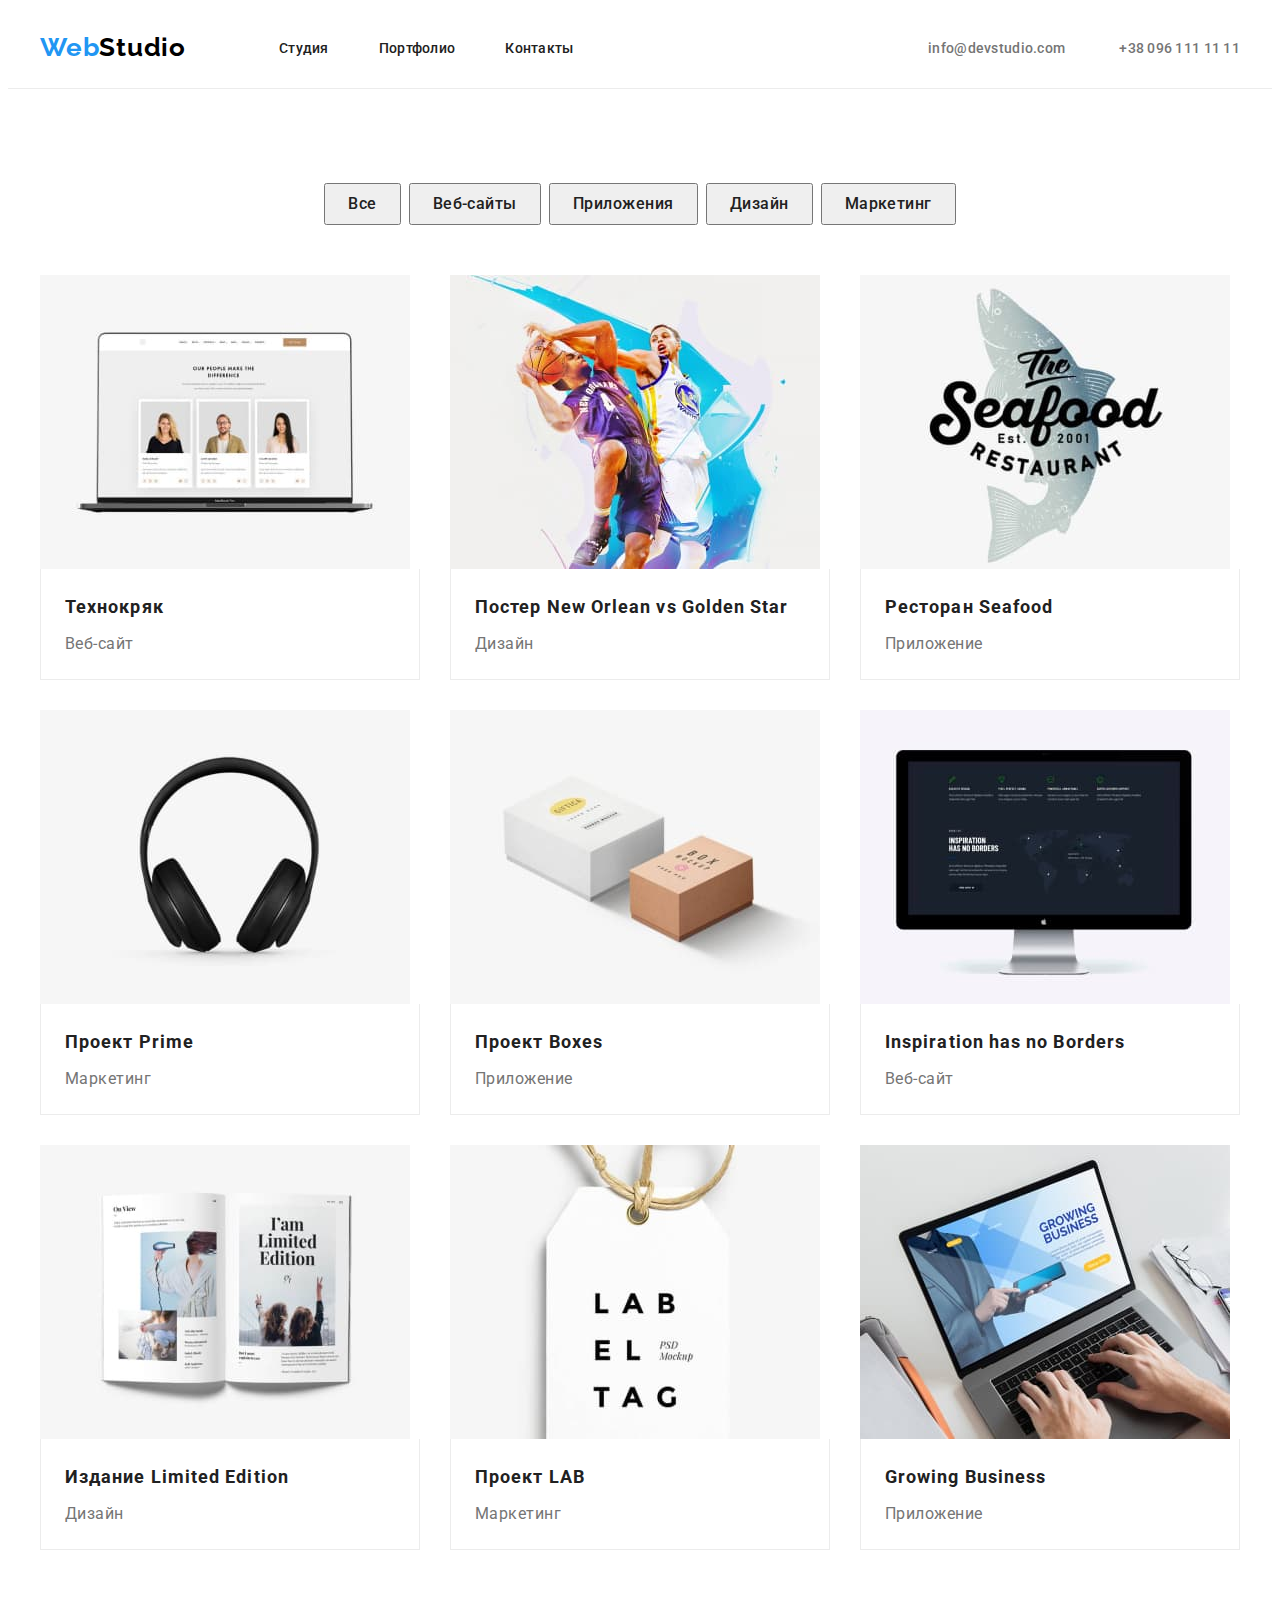
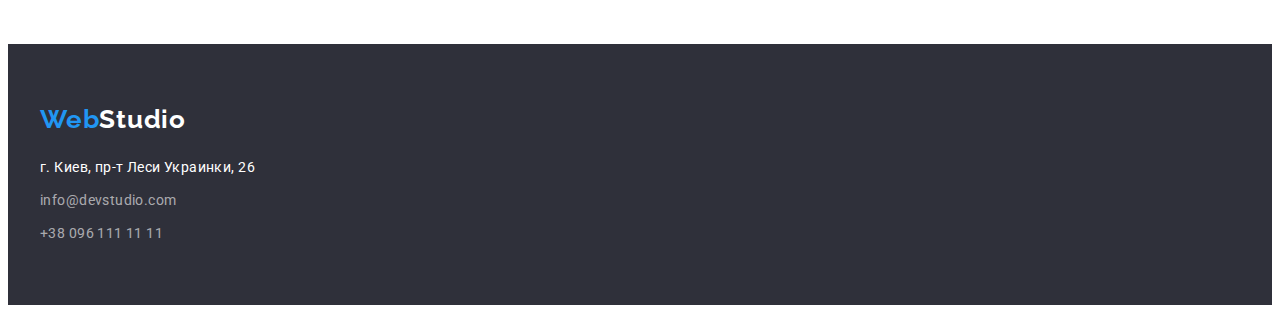
==== files/portfolio.html @ f61b8ef1 "Скопіювала попереднє" ====
<!DOCTYPE html>
<html lang="ru">

<head>
    <meta charset="UTF-8">
    <meta http-equiv="X-UA-Compatible" content="IE=edge">
    <meta name="viewport" content="width=device-width, initial-scale=1.0">
    <link rel="preconnect" href="https://fonts.googleapis.com">
    <link rel="preconnect" href="https://fonts.gstatic.com" crossorigin>
    <link href="https://fonts.googleapis.com/css2?family=Raleway:wght@700&family=Roboto:wght@400;500;700;900&display=swap" rel="stylesheet">
    <link rel="stylesheet" href="https://cdnjs.cloudflare.com/ajax/libs/modern-normalize/1.1.0/modern-normalize.min.css"
            integrity="sha512-wpPYUAdjBVSE4KJnH1VR1HeZfpl1ub8YT/NKx4PuQ5NmX2tKuGu6U/JRp5y+Y8XG2tV+wKQpNHVUX03MfMFn9Q=="
            crossorigin="anonymous" referrerpolicy="no-referrer" />
    <link rel="stylesheet" href="./../css/style.css">
    <title>WebStudio</title>
</head>

<body>
    <header class="header">
        <div class="container">
            <a href="./../index.html" class="header-logo link"><span class="logo-part link">Web</span>Studio</a>
            <nav class="header-nav">
                <ul class="header-list list">
                    <li class="header-item"><a href="./../index.html" class="header-link link">Студия</a></li>
                    <li class="header-item"><a href="./portfolio.html" class="header-link link">Портфолио</a></li>
                    <li class="header-item"><a href="" class="header-link link">Контакты</a></li>
                </ul>
            </nav>
            <div class="header-contakty">
                <a href="mailto:info@devstudio.com" class="header-mail link">info@devstudio.com</a>
                <a href="tel:+380961111111" class="header-tel link">+38 096 111 11 11</a>
            </div>
        </div>
    </header>
    <main>
        <Section class="portfolio">
            <div class="container">
            <h1 class="visually-hidden">Наши преимущества</h1>
            <ul class="portfolio-btn-list list">
            <li class="portfolio-btn-item"><button type="button" class="portfolio-btn">Все</button></li>
            <li class="portfolio-btn-item"><button type="button" class="portfolio-btn">Веб-сайты</button></li>
            <li class="portfolio-btn-item"><button type="button" class="portfolio-btn">Приложения</button></li>
            <li class="portfolio-btn-item"><button type="button" class="portfolio-btn">Дизайн</button></li>
            <li class="portfolio-btn-item"><button type="button" class="portfolio-btn">Маркетинг</button></li>
            </ul>
            <ul class="portfolio-list list">
                <li class="portfolio-item">
                    <a href="" class="portfolio-link link">
                        <img src="./../images/images_portfolio/services_img_1.jpg" width="370" alt="Технокряк">
                        <div class="portfolio-item-content">
                        <h2 class="portfolio-title">Технокряк</h2>
                        <p class="portfolio-text">Веб-сайт</p>
                        </div>
                    </a>
                </li>
                <li class="portfolio-item list">
                    <a href="" class="portfolio-link link">
                        <img src="./../images/images_portfolio/services_img_2.jpg" width="370" alt="Постер с двумя баскетболистами">
                        <div class="portfolio-item-content">
                        <h2 class="portfolio-title">Постер New Orlean vs Golden Star</h2>
                        <p class="portfolio-text">Дизайн</p>
                        </div>
                    </a>
                </li>
                <li class="portfolio-item">
                    <a href="" class="portfolio-link link">
                        <img src="./../images/images_portfolio/services_img_3.jpg" width="370" alt="Kjujnbg ресторана Seafood">
                        <div class="portfolio-item-content">
                        <h2 class="portfolio-title">Ресторан Seafood</h2>
                        <p class="portfolio-text">Приложение</p>
                    </a>
                </li>
                <li class="portfolio-item">
                    <a href="" class="portfolio-link link">
                        <img src="./../images/images_portfolio/services_img_4.jpg" width="370" alt="Фото наушников">
                        <div class="portfolio-item-content">
                        <h2 class="portfolio-title">Проект Prime</h2>
                        <p class="portfolio-text">Маркетинг</p>
                        </div>
                    </a>
                </li>
                <li class="portfolio-item">
                    <a href="" class="portfolio-link link">
                        <img src="./../images/images_portfolio/services_img_5.jpg" width="370" alt="Белая коробочка и коричневая коробочка разных размеров">
                        <div class="portfolio-item-content">
                        <h2 class="portfolio-title">Проект Boxes</h2>
                        <p class="portfolio-text">Приложение</p>
                        </div>
                    </a>
                </li>
                <li class="portfolio-item">
                    <a href="" class="portfolio-link link">
                        <img src="./../images/images_portfolio/services_img_6.jpg" width="370" alt="Экран монитора с информацией">
                        <div class="portfolio-item-content">
                        <h2 class="portfolio-title">Inspiration has no Borders</h2>
                        <p class="portfolio-text">Веб-сайт</p>
                        </div>
                    </a>
                </li>
                <li class="portfolio-item">
                    <a href="" class="portfolio-link link">
                        <img src="./../images/images_portfolio/services_img_7.jpg" width="370" alt="Разворот журнала с иллюстрациями и текстом">
                        <div class="portfolio-item-content">
                        <h2 class="portfolio-title">Издание Limited Edition</h2>
                        <p class="portfolio-text">Дизайн</p>
                        </div>
                    </a>
                </li>
                <li class="portfolio-item">
                    <a href="" class="portfolio-link link">
                        <img src="./../images/images_portfolio/services_img_8.jpg" width="370" alt="Бирка с логотипом проекта LAB">
                        <div class="portfolio-item-content">
                        <h2 class="portfolio-title">Проект LAB</h2>
                        <p class="portfolio-text">Маркетинг</p>
                        </div>
                    </a>
                </li>
                <li class="portfolio-item">
                    <a href="" class="portfolio-link link">
                        <img src="./../images/images_portfolio/services_img_9.jpg" width="370" alt="Рабочий стол с ноутбуком, на котором печатают">
                        <div class="portfolio-item-content">
                        <h2 class="portfolio-title">Growing Business</h2>
                        <p class="portfolio-text">Приложение</p>
                        </div>
                    </a>
                </li>
            </ul>
            </div>
        </section>
    </main>
    <footer class="footer">
        <div class="container">
            <a href="./../index.html" class="footer-logo link"><span class="logo-part link">Web</span>Studio</a>
            <address class="footer-address">
                <ul class="footer-list list">
                    <li class="footer-item"><a href="https://goo.gl/maps/ax9FMWG5TgbAmKss7" class="footer-link link"
                            target="_blank" rel="noopener noreferrer nofollow">г. Киев, пр-т Леси Украинки, 26</a></li>
                    <li class="footer-item"><a href="mailto:info@devstudio.com"
                            class="footer-mail link">info@devstudio.com</a>
                    </li>
                    <li class="footer-item"><a href="tel:+380961111111" class="footer-tel link">+38 096 111 11 11</a></li>
                </ul>
            </address>
        </div>
    </footer>
</body>
</html>
---- css/style.css ----
:root {
    --color-title: #212121;
    --color-text: #757575;
    --section-indent: 94px;
 }
p,
h1,
h2,
h3,
h4,
h5,
h6 {
    margin: 0;
}

ul,
ol {
    margin: 0;
    padding-left: 0;
}

address {
    font-style: normal;
}

a {
    color: currentColor;
}

button {
    cursor: pointer;
}
img {
    display: block;
}
body {
    font-family: 'Roboto', sans-serif;
    color: var(--color-text);
}

.list {
    list-style: none;
}

.link {
    text-decoration: none;
}
.container {
    width: 100%;
    max-width: 1200px;
    margin-left: auto;
    margin-right: auto;
    padding-left: 15px;
    padding-right: 15px;
    /*outline: 1px solid red;*/
}
.visually-hidden {
    position: absolute;
    white-space: nowrap;
    width: 1px;
    height: 1px;
    overflow: hidden;
    border: 0;
    padding: 0;
    clip: rect(0 0 0 0);
    clip-path: inset(50%);
    margin: -1px;
}
/*--------------------header--------------------*/
.header {
    padding-top: 24px;
    padding-bottom: 25px;
    border-bottom: 1px solid #ECECEC;
}
.header>.container {
    display: flex;
    align-items: center;

}
.header-logo {
    font-family: 'Raleway';
    font-style: normal;
    font-weight: 700;
    font-size: 26px;
    line-height: calc(31 / 26);
    letter-spacing: 0.03em;
    color: #000000;
    margin-right: 93px;
}
.logo-part {
    color: #2196F3;
}
.header-link,
.header-tel,
.header-mail {
    font-weight: 500;
    font-size: 14px;
    line-height: calc(16 / 14);
    letter-spacing: 0.02em;
}
.header-tel,
.header-mail {
    color: #757575;
}
.header-link {
    color: #212121;
}
.header-link:hover,
.header-link:focus,
.header-mail:hover,
.header-mail:focus,
.header-tel:hover,
.header-tel:focus {
    color: #2196F3;
}
.header-tel {
    margin-left: 50px;
}
.header-list {
    display: flex;
    gap: 50px;
}
.header-contakty {
    margin-left: auto;   
}

/*.header-item:not(last-child) {
    margin-right: 50px;
}*/

/*--------------------hero-ind-------------------*/
.hero {
    
    background-color: #2F303A;
    padding-top: 200px;
    padding-bottom: 200px;
}

.hero-content {
    
    
    align-items: center;
}
.hero-title {
        font-style: normal;
        font-weight: 900;
        font-size: 44px;
        line-height: calc(60 / 44);
        text-align: center;
        letter-spacing: 0.06em;
        text-transform: uppercase;
        color: #FFFFFF;
        max-width: 696px;
        margin-bottom: 30px;
        margin-left: auto;
        margin-right: auto;
}
.hero-btn {
        font-family: inherit;
        font-weight: 700;
        font-size: 16px;
        line-height: calc(30 / 16);

        display: block;
        margin: 0px auto;
        align-items: center;
        text-align: center;
        

        letter-spacing: 0.06em;
        color: #FFFFFF;
        background-color: #2196F3;
        min-width: 200px;
        min-height: 50px;
        }
.btn:hover,
.btn:focus {
    background-color: #2196F3;
    color: #ffffff;
}

/*--------------------benefits-ind-------------------*/
.benefits {
    padding-top: var(--section-indent);
    
}
.benefits-list {
    display: flex;
    
}
.benefits-item {
    min-width: 270px;
    margin-right: 30px;
}
.benefits-title {
        font-weight: 700;
        font-size: 14px;
        line-height: calc(16 / 14);
        letter-spacing: 0.03em;
        text-transform: uppercase;
        color: var(--color-title);
        margin-bottom: 10px;
}
.benefits-text {
        font-size: 14px;
        line-height: calc(24 / 14);
        letter-spacing: 0.03em;
        color: var(--color-text);
}
/*--------------------bisness-ind-------------------*/
.bisness {
        padding-top: var(--section-indent);
        padding-bottom: var(--section-indent);
}
.bisness-list {
        display: flex;
        
        gap: 30px;
        }
.title-second-ind {
        font-weight: 700;
        font-size: 36px;
        line-height: calc(42 / 36);
        text-align: center;
        letter-spacing: 0.03em;
        color: var(--color-title);
        
}
.bisness-title {
        margin-bottom: 50px;
}
/*--------------------team-ind--------------------*/
.team {
        
    background: #F5F4FA;
    padding-top: var(--section-indent);
    padding-bottom: var(--section-indent);
    

}
.team-title {
        margin-bottom: 50px;
}
.team-item-title {
    
    margin-bottom: 10px;
}

.team-item-title,
.team-item-text {
        font-size: 16px;
        line-height: calc(19 / 16);
        text-align: center;
        letter-spacing: 0.03em;
}
.team-item-title {
        font-weight: 500;
        color: var(--color-title);
}
.team-item-text {
         color: var(--color-text);
}
.team-list {
    display: flex;
    gap: 30px;
    width: calc((100% - 90px) / 4);
}
.team-item-content {
    padding-top: 30px;
    padding-bottom: 30px;
}
/*--------------------portfolio-------------------*/
.portfolio {
    padding-top: var(--section-indent);
    padding-bottom: var(--section-indent);
}
.portfolio-btn {
        font-family: inherit;
        font-weight: 500;
        font-size: 16px;
        line-height: calc(26 / 16);
        text-align: center;
        letter-spacing: 0.03em;
        color: #212121;
        padding: 6px 22px;
        
}
.portfolio-btn:hover,
.portfolio-btn:focus {
    background-color: #2196F3;
    color: #ffffff;
}
.portfolio-title {
        font-weight: 700;
        font-size: 18px;
        line-height: calc(36 / 18);
        letter-spacing: 0.06em;
        color: var(--color-title);
        margin-bottom: 4px;
}
.portfolio-text {
        font-size: 16px;
        line-height: calc(30 / 16);
        letter-spacing: 0.03em;
        color: var(--color-text);
}
.portfolio-btn-list {
    display: flex;
    gap: 8px;
    margin-bottom: 50px;
    justify-content: center;
    
}
.portfolio-list {
    display: flex;
    flex-wrap: wrap;
    gap: 30px;
    
}
.portfolio-item {
    width: calc((100% - 60px) / 3);
}
.portfolio-item-content {
    padding: 20px 24px;
    border-bottom: 1px solid #ECECEC;
    border-left: 1px solid #ECECEC;
    border-right: 1px solid #ECECEC;
}
/*--------------------footer--------------------*/
.footer {
    background-color: #2F303A;
    padding-top: 60px;
    padding-bottom: 60px;
}
.footer-address {
    font-style: normal;
    
}
.footer-logo {
    font-family: 'Raleway';
    font-style: normal;
    font-weight: 700;
    font-size: 26px;
    line-height: calc(31 / 26);
    letter-spacing: 0.03em;
    color: #FFFFFF;
    
    
}
.footer-link,
.footer-tel,
.footer-mail {
    font-size: 14px;
    line-height: calc(24 / 14);
    letter-spacing: 0.03em;
}

.footer-tel,
.footer-mail {
    color: rgba(255, 255, 255, 0.6);
}

.footer-link {
    color: #FFFFFF;
}
.footer-list {
    margin-top: 20px;
}
.footer-item:not(:last-child) {
    margin-bottom: 9px;
}
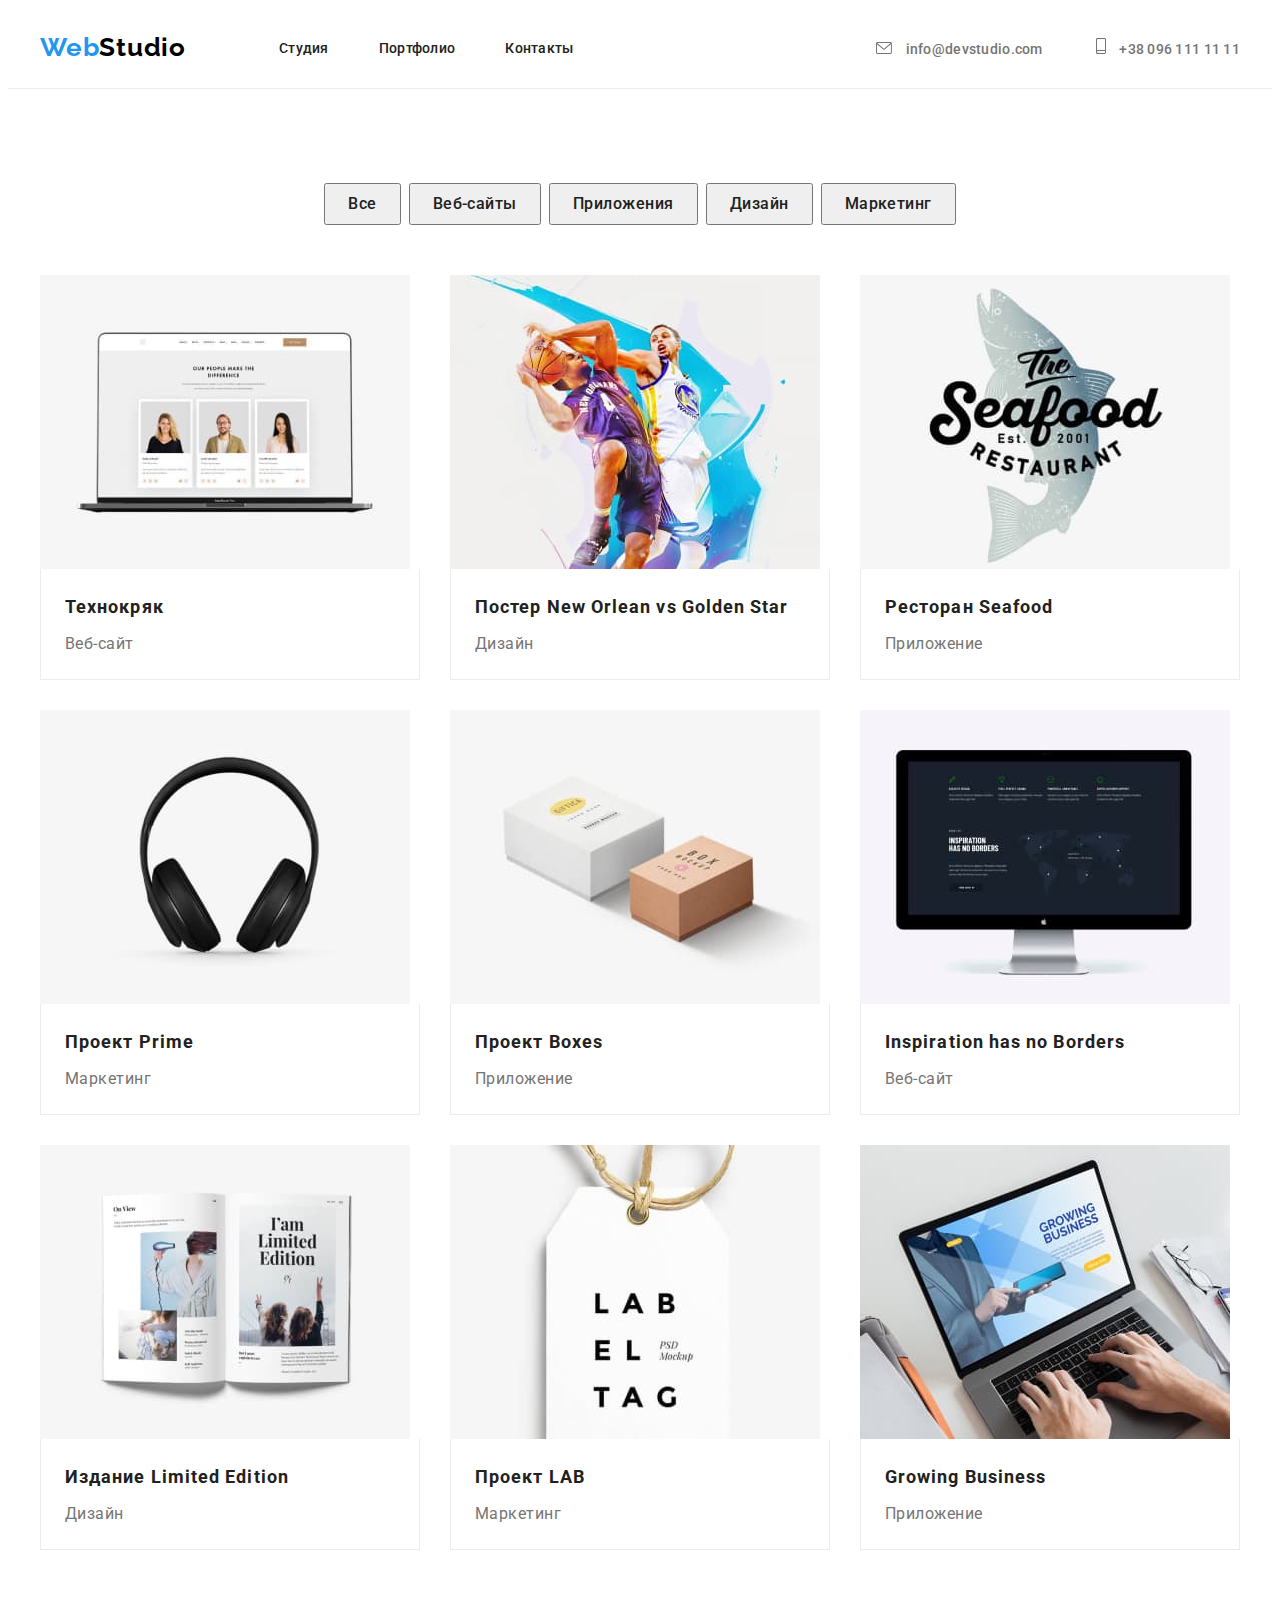
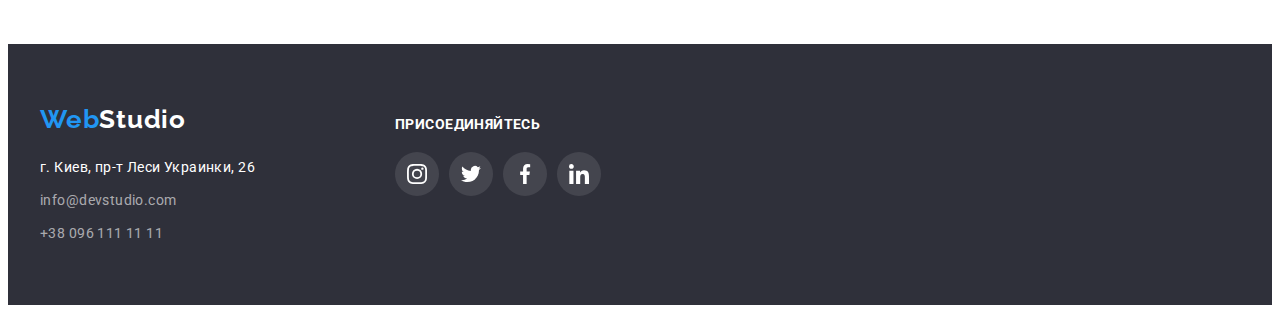
==== commit d1107ef9: "svg" ====
--- a/files/portfolio.html
+++ b/files/portfolio.html
@@ -27,8 +27,18 @@
                 </ul>
             </nav>
             <div class="header-contakty">
-                <a href="mailto:info@devstudio.com" class="header-mail link">info@devstudio.com</a>
-                <a href="tel:+380961111111" class="header-tel link">+38 096 111 11 11</a>
+                <a href="mailto:info@devstudio.com" class="header-mail link">
+                    <svg class="mail-icon" width="16" height="12">
+                        <use href="./../images/icons.svg#icon-envelope"></use>
+                    </svg>
+                    info@devstudio.com
+                </a>
+                <a href="tel:+380961111111" class="header-tel link">
+                    <svg class="tel-icon" width="10" height="16">
+                        <use href="./../images/icons.svg#icon-smartphone"></use>
+                    </svg>
+                    +38 096 111 11 11
+                </a>
             </div>
         </div>
     </header>
@@ -130,17 +140,67 @@
     </main>
     <footer class="footer">
         <div class="container">
-            <a href="./../index.html" class="footer-logo link"><span class="logo-part link">Web</span>Studio</a>
-            <address class="footer-address">
-                <ul class="footer-list list">
-                    <li class="footer-item"><a href="https://goo.gl/maps/ax9FMWG5TgbAmKss7" class="footer-link link"
-                            target="_blank" rel="noopener noreferrer nofollow">г. Киев, пр-т Леси Украинки, 26</a></li>
-                    <li class="footer-item"><a href="mailto:info@devstudio.com"
-                            class="footer-mail link">info@devstudio.com</a>
-                    </li>
-                    <li class="footer-item"><a href="tel:+380961111111" class="footer-tel link">+38 096 111 11 11</a></li>
-                </ul>
-            </address>
+            <ul class="footer-list-all list">
+                <li class="footer-item-all">
+                    <div class="footer-contakty">
+                        <a href="./../index.html" class="footer-logo link"><span class="logo-part link">Web</span>Studio</a>
+                        <address class="footer-address">
+                            <ul class="footer-list list">
+                                <li class="footer-item"><a href="https://goo.gl/maps/ax9FMWG5TgbAmKss7" class="footer-link link"
+                                        target="_blank" rel="noopener noreferrer nofollow">г. Киев, пр-т Леси Украинки, 26</a></li>
+                                <li class="footer-item"><a href="mailto:info@devstudio.com" class="footer-mail link">info@devstudio.com</a>
+                                </li>
+                                <li class="footer-item"><a href="tel:+380961111111" class="footer-tel link">+38 096 111 11 11</a></li>
+                            </ul>
+                        </address>
+                    </div>
+                </li>
+                <li class="footer-item-all">
+                                <div class="footer-soc">
+                                    <h4 class="footer-title-soc">Присоединяйтесь</h4>
+                                    <ul class="footer-soc-list list">
+                                        <li class="footer-soc-item">
+                                            <a class="footer-soc-link link">
+                                                <svg class="footer-soc-icon" width="20" height="20">
+                                                    <use href="./../images/icons.svg#icon-instagram">
+                                
+                                                    </use>
+                                                </svg>
+                                            </a>
+                                        </li>
+                                        <li class="footer-soc-item">
+                                            <a class="footer-soc-link link">
+                                                <svg class="footer-soc-icon" width="20" height="20">
+                                                    <use href="./../images/icons.svg#icon-twitter">
+                                
+                                                    </use>
+                                                </svg>
+                                            </a>
+                                        </li>
+                                        <li class="footer-soc-item">
+                                            <a class="footer-soc-link link">
+                                                <svg class="footer-soc-icon" width="20" height="20">
+                                                    <use href="./../images/icons.svg#icon-facebook">
+                                
+                                                    </use>
+                                                </svg>
+                                            </a>
+                                        </li>
+                                        <li class="footer-soc-item">
+                                            <a class="footer-soc-link link">
+                                                <svg class="footer-soc-icon" width="20" height="20">
+                                                    <use href="./../images/icons.svg#icon-linkedin">
+                                
+                                                    </use>
+                                                </svg>
+                                            </a>
+                                        </li>
+                                    </ul>
+                                </div>
+                </li>
+            </ul>
+            
+            
         </div>
     </footer>
 </body>
--- a/css/style.css
+++ b/css/style.css
@@ -27,7 +27,8 @@
     color: currentColor;
 }
 
-button {
+button
+ {
     cursor: pointer;
 }
 img {
@@ -102,6 +103,7 @@
 .header-mail {
     color: #757575;
 }
+
 .header-link {
     color: #212121;
 }
@@ -123,7 +125,14 @@
 .header-contakty {
     margin-left: auto;   
 }
-
+.mail-icon {
+    margin-right: 10px;
+    fill: currentColor;
+}
+.tel-icon {
+    margin-right: 10px;
+    fill: currentColor;
+}
 /*.header-item:not(last-child) {
     margin-right: 50px;
 }*/
@@ -134,6 +143,13 @@
     background-color: #2F303A;
     padding-top: 200px;
     padding-bottom: 200px;
+    background-image: linear-gradient(
+        rgba(47, 48, 58, 0.4), 
+        rgba(47, 48, 58, 0.4)), 
+    url(/images/images_main/img_bg.jpg);
+    background-repeat: no-repeat;
+    background-position: center;
+    background-size: cover;
 }
 
 .hero-content {
@@ -207,6 +223,17 @@
         letter-spacing: 0.03em;
         color: var(--color-text);
 }
+.benefits-icon-item {
+        width: 270px;
+        height: 120px;
+        background: #F5F4FA;
+        border-radius: 4px;
+        margin-bottom: 30px;
+        display: flex;
+        align-items: center;
+        justify-content: center;
+}
+
 /*--------------------bisness-ind-------------------*/
 .bisness {
         padding-top: var(--section-indent);
@@ -243,7 +270,14 @@
 }
 .team-item-title {
     
-    margin-bottom: 10px;
+        margin-bottom: 10px;
+}
+.team-item {
+    background-color: #ffffff;
+        box-shadow: 0px 1px 3px rgba(0, 0, 0, 0.12), 
+                    0px 1px 1px rgba(0, 0, 0, 0.14), 
+                    0px 2px 1px rgba(0, 0, 0, 0.2);
+        border-radius: 0px 0px 4px 4px;
 }
 
 .team-item-title,
@@ -259,15 +293,85 @@
 }
 .team-item-text {
          color: var(--color-text);
+         margin-bottom: 16px;
 }
 .team-list {
     display: flex;
     gap: 30px;
     width: calc((100% - 90px) / 4);
+  
 }
 .team-item-content {
-    padding-top: 30px;
-    padding-bottom: 30px;
+    padding: 30px 32px;
+}
+.team-soc-list {
+    display: flex;
+    justify-content: center;
+    gap: 10px;
+}
+.team-soc-link {
+    width: 44px;
+    height: 44px;
+    border-radius: 50%;
+    background-color: #FFFFFF;
+    display: flex;
+    align-items: center;
+    justify-content: center;
+    
+
+}
+.team-soc-icon {
+    fill:#afb1b8;
+}
+.team-soc-link:focus,
+.team-soc-link:hover {
+    background-color: #2196F3;
+    cursor: pointer;
+        
+}
+
+.team-soc-link:hover .team-soc-icon,
+.team-soc-link:focus .team-soc-icon {
+    fill: #ffffff;
+  
+}
+/*--------------------clients-------------------*/
+.clients {
+        padding-top: var(--section-indent);
+        padding-bottom: var(--section-indent);
+}
+.clients-title {
+    margin-bottom: 50px;
+}
+.clients-item {
+        width: 170px;
+        height: 92px;
+        border: 1px solid #AFB1B8;
+        border-radius: 4px;
+        margin-bottom: 30px;
+        display: flex;
+        align-items: center;
+        justify-content: center;
+}
+.clients-icon {
+        fill: #afb1b8;
+}
+.clients-item:focus,
+.clients-item:hover {
+    border-color: #2196F3;
+    
+
+}
+
+.clients-item:hover .clients-icon,
+.clients-item:focus .clients-icon {
+    fill: #2196F3;
+
+}
+.clients-list {
+    display: flex;
+    flex-wrap: wrap;
+    gap: 30px;
 }
 /*--------------------portfolio-------------------*/
 .portfolio {
@@ -329,12 +433,29 @@
 /*--------------------footer--------------------*/
 .footer {
     background-color: #2F303A;
-    padding-top: 60px;
+    
     padding-bottom: 60px;
+ 
+}
+.footer-list-all {
+    display: flex;
+  
+}
+.footer-item-all {
+    margin-right: 70px;
 }
 .footer-address {
     font-style: normal;
     
+}
+.footer-contakty {
+    margin-right: 70px;
+}
+.footer-soc {
+    padding-top: 72px;
+}
+.footer-contakty {
+    padding-top: 60px;
 }
 .footer-logo {
     font-family: 'Raleway';
@@ -368,4 +489,49 @@
 }
 .footer-item:not(:last-child) {
     margin-bottom: 9px;
+}
+.footer-soc-list {
+    display: flex;
+}
+.footer-title-soc {
+        font-weight: 700;
+        font-size: 14px;
+        line-height: calc(16 / 14);
+        letter-spacing: 0.03em;
+        text-transform: uppercase;
+        margin-bottom: 20px;
+        color: #FFFFFF;
+}
+.footer-soc-list {
+    display: flex;
+    justify-content: center;
+    gap: 10px;
+}
+
+.footer-soc-link {
+    width: 44px;
+    height: 44px;
+    border-radius: 50%;
+    background-color: rgba(255, 255, 255, 0.1);;
+    display: flex;
+    align-items: center;
+    justify-content: center;
+
+
+}
+
+.footer-soc-icon {
+    fill: #ffffff;
+}
+
+.footer-soc-link:focus,
+.footer-soc-link:hover {
+    background-color: #2196F3;
+    cursor: pointer;
+
+}
+
+.footer-soc-link:hover .team-soc-icon,
+.footer-soc-link:focus .team-soc-icon {
+    fill: #ffffff;
 }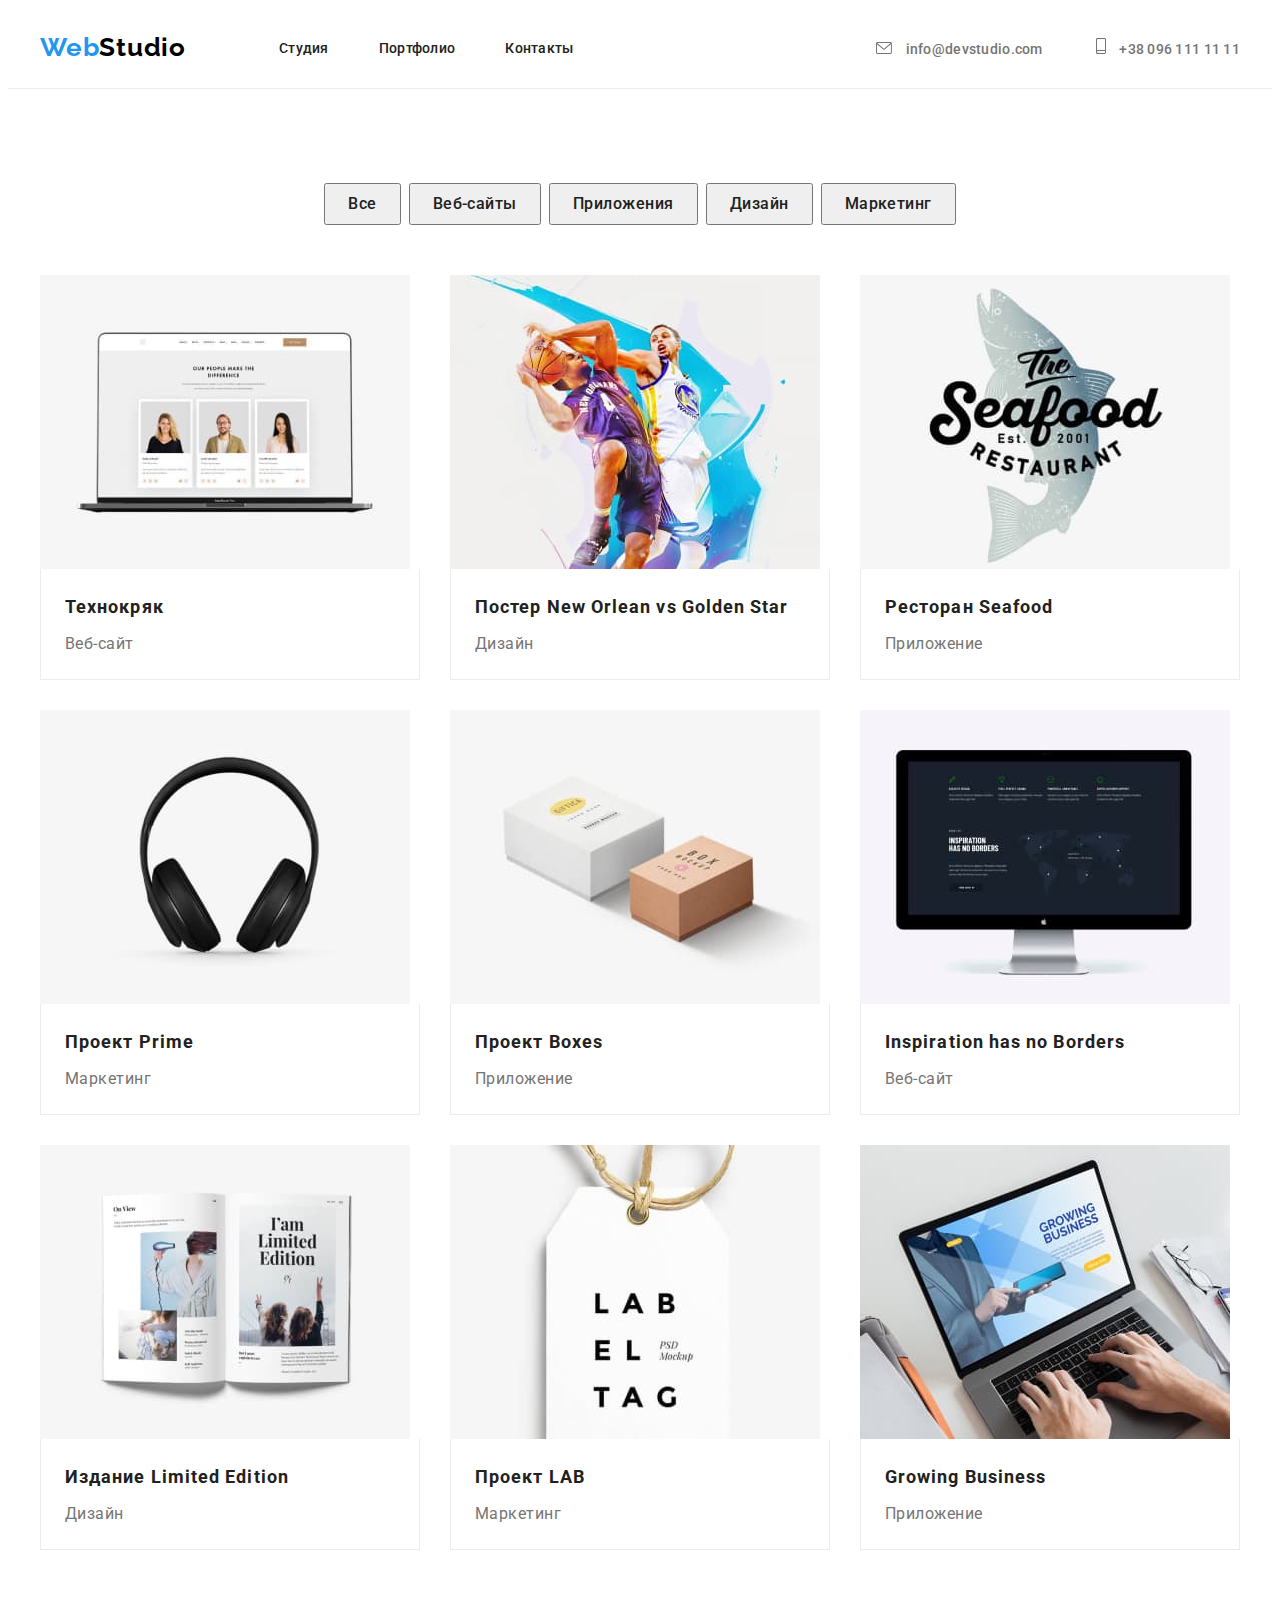
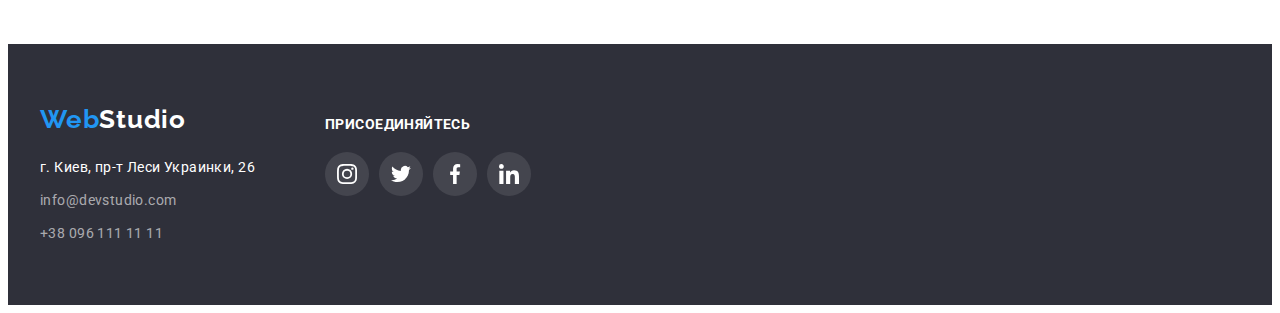
==== commit 485976d4: "правки" ====
--- a/files/portfolio.html
+++ b/files/portfolio.html
@@ -160,7 +160,7 @@
                                     <h4 class="footer-title-soc">Присоединяйтесь</h4>
                                     <ul class="footer-soc-list list">
                                         <li class="footer-soc-item">
-                                            <a class="footer-soc-link link">
+                                            <a href="" class="footer-soc-link link">
                                                 <svg class="footer-soc-icon" width="20" height="20">
                                                     <use href="./../images/icons.svg#icon-instagram">
                                 
@@ -169,7 +169,7 @@
                                             </a>
                                         </li>
                                         <li class="footer-soc-item">
-                                            <a class="footer-soc-link link">
+                                            <a href="" class="footer-soc-link link">
                                                 <svg class="footer-soc-icon" width="20" height="20">
                                                     <use href="./../images/icons.svg#icon-twitter">
                                 
@@ -178,7 +178,7 @@
                                             </a>
                                         </li>
                                         <li class="footer-soc-item">
-                                            <a class="footer-soc-link link">
+                                            <a href="" class="footer-soc-link link">
                                                 <svg class="footer-soc-icon" width="20" height="20">
                                                     <use href="./../images/icons.svg#icon-facebook">
                                 
@@ -187,7 +187,7 @@
                                             </a>
                                         </li>
                                         <li class="footer-soc-item">
-                                            <a class="footer-soc-link link">
+                                            <a href="" class="footer-soc-link link">
                                                 <svg class="footer-soc-icon" width="20" height="20">
                                                     <use href="./../images/icons.svg#icon-linkedin">
                                 
--- a/css/style.css
+++ b/css/style.css
@@ -146,10 +146,12 @@
     background-image: linear-gradient(
         rgba(47, 48, 58, 0.4), 
         rgba(47, 48, 58, 0.4)), 
-    url(/images/images_main/img_bg.jpg);
+    url(./../images/images_main/img_bg.jpg);
     background-repeat: no-repeat;
     background-position: center;
     background-size: cover;
+    max-width: 1600px;
+    margin: 0px auto;
 }
 
 .hero-content {
@@ -273,7 +275,7 @@
         margin-bottom: 10px;
 }
 .team-item {
-    background-color: #ffffff;
+        background-color: #ffffff;
         box-shadow: 0px 1px 3px rgba(0, 0, 0, 0.12), 
                     0px 1px 1px rgba(0, 0, 0, 0.14), 
                     0px 2px 1px rgba(0, 0, 0, 0.2);
@@ -343,12 +345,11 @@
 .clients-title {
     margin-bottom: 50px;
 }
-.clients-item {
+.clients-link {
         width: 170px;
         height: 92px;
         border: 1px solid #AFB1B8;
         border-radius: 4px;
-        margin-bottom: 30px;
         display: flex;
         align-items: center;
         justify-content: center;
@@ -356,15 +357,15 @@
 .clients-icon {
         fill: #afb1b8;
 }
-.clients-item:focus,
-.clients-item:hover {
+.clients-link:focus,
+.clients-link:hover {
     border-color: #2196F3;
     
 
 }
 
-.clients-item:hover .clients-icon,
-.clients-item:focus .clients-icon {
+.clients-link:hover .clients-icon,
+.clients-link:focus .clients-icon {
     fill: #2196F3;
 
 }
@@ -388,11 +389,16 @@
         color: #212121;
         padding: 6px 22px;
         
+        
 }
 .portfolio-btn:hover,
 .portfolio-btn:focus {
     background-color: #2196F3;
     color: #ffffff;
+    box-shadow: 0px 3px 1px rgba(0, 0, 0, 0.1), 
+                0px 1px 2px rgba(0, 0, 0, 0.08), 
+                0px 2px 2px rgba(0, 0, 0, 0.12);
+    border-radius: 4px;
 }
 .portfolio-title {
         font-weight: 700;
@@ -430,6 +436,13 @@
     border-left: 1px solid #ECECEC;
     border-right: 1px solid #ECECEC;
 }
+.portfolio-item:hover {
+    box-shadow: 0px 1px 3px rgba(0, 0, 0, 0.12),
+            0px 1px 1px rgba(0, 0, 0, 0.14),
+            0px 2px 1px rgba(0, 0, 0, 0.2);
+    border-radius: 0px 0px 4px 4px;
+
+}
 /*--------------------footer--------------------*/
 .footer {
     background-color: #2F303A;
@@ -441,9 +454,7 @@
     display: flex;
   
 }
-.footer-item-all {
-    margin-right: 70px;
-}
+
 .footer-address {
     font-style: normal;
     
